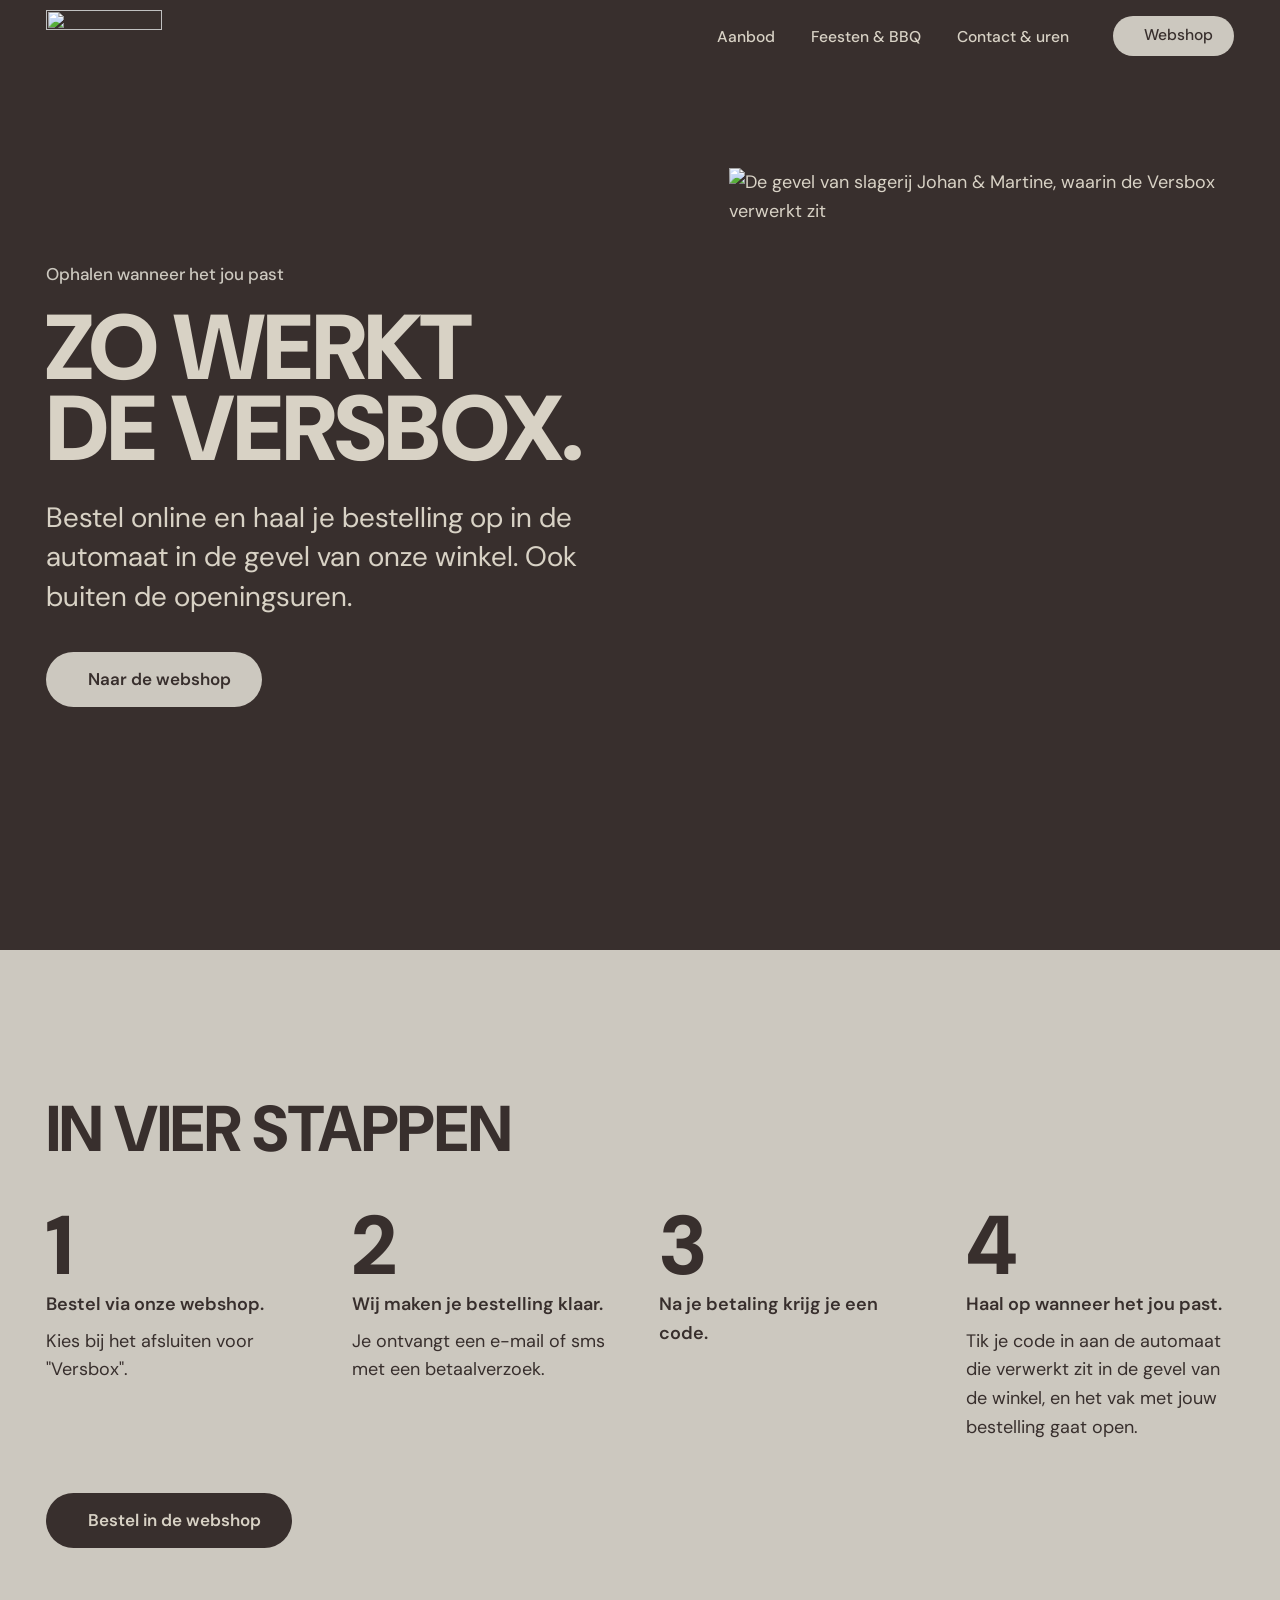
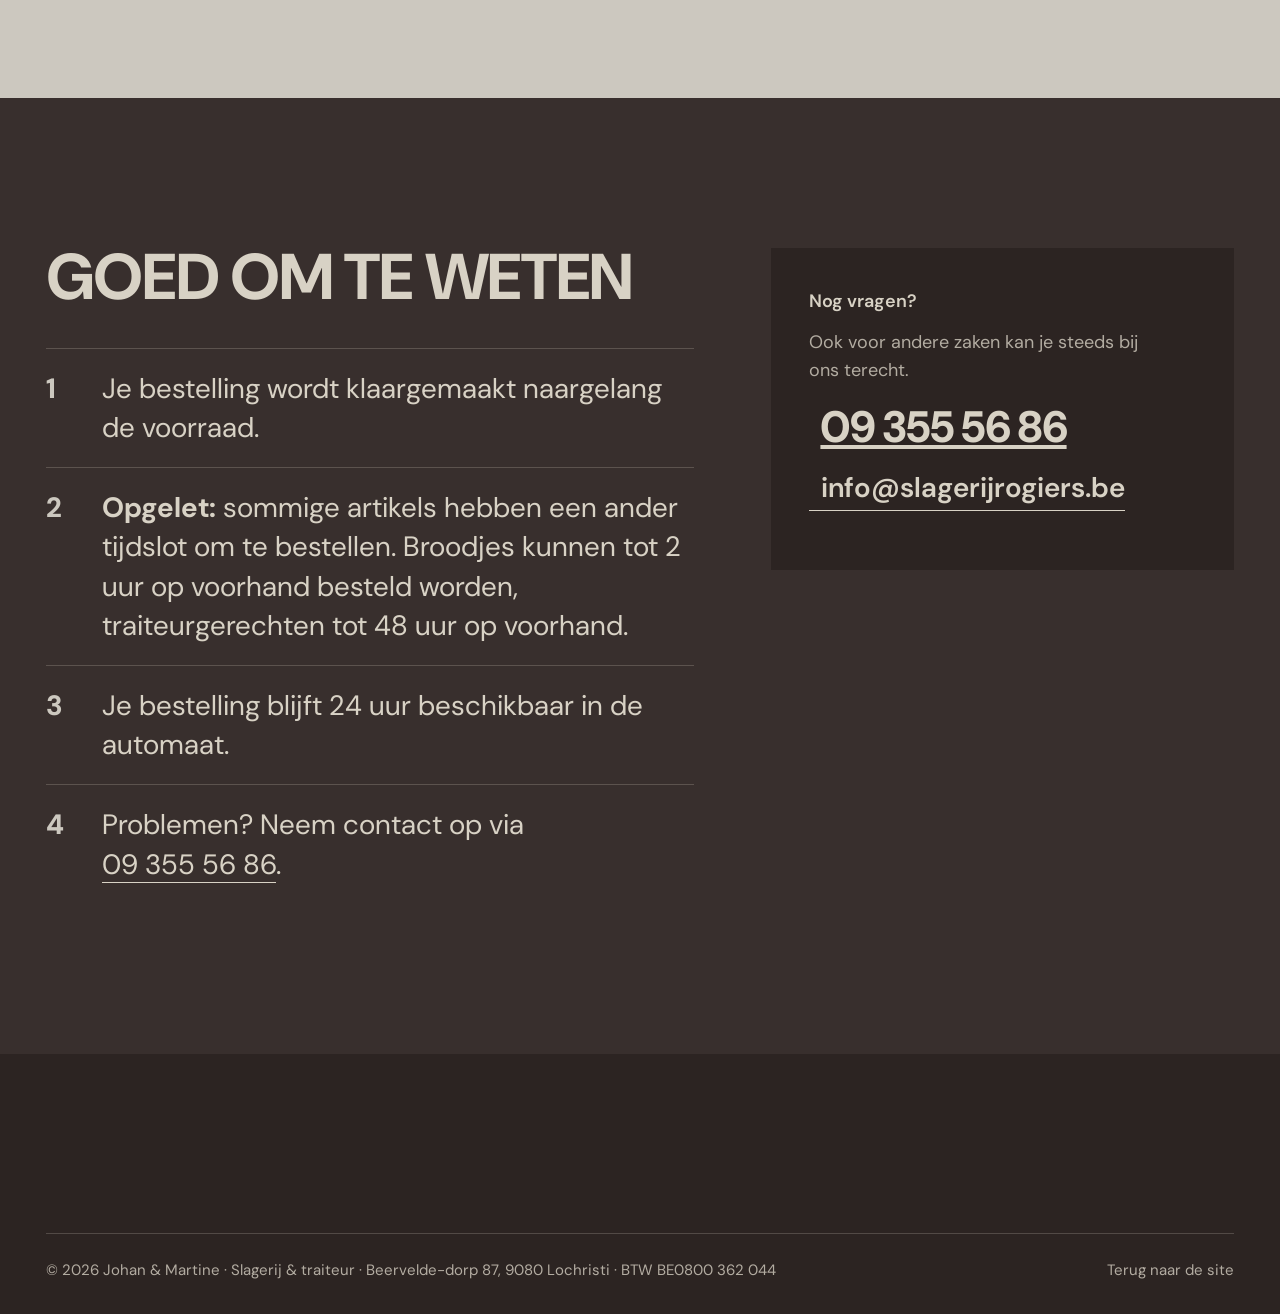
==== versbox.html @ b23e60ba "Feedback klant: nieuwe teksten, Versbox-pagina, kaart, Facebook en e-mail - Nieuwe teksten: familiez" ====
<!doctype html>
<html lang="nl-BE">
<head>
  <meta charset="utf-8">
  <meta name="viewport" content="width=device-width, initial-scale=1">
  <title>Zo werkt de Versbox | Johan &amp; Martine</title>
  <meta name="description" content="Bestel via de webshop en haal je bestelling op wanneer het jou past, in de Versbox in de gevel van slagerij Johan & Martine in Beervelde.">
  <meta name="theme-color" content="#382f2d">
  <link rel="icon" href="Assets/Branding/Logo-1.svg" type="image/svg+xml">

  <link rel="preconnect" href="https://fonts.googleapis.com">
  <link rel="preconnect" href="https://fonts.gstatic.com" crossorigin>
  <link href="https://fonts.googleapis.com/css2?family=DM+Sans:opsz,wght@9..40,300..900&display=swap" rel="stylesheet">
  <link rel="stylesheet" href="https://cdn.jsdelivr.net/npm/@phosphor-icons/web@2.1.1/src/light/style.css">

  <link rel="stylesheet" href="css/site.css">
  <script src="js/site.js" defer></script>
</head>
<body>

  <a class="overslaan" href="#inhoud">Naar de inhoud</a>

  <!-- ============ KOP ============ -->
  <header class="kop" data-kop>
    <div class="kop__binnen">
      <a class="kop__logo" href="index.html" aria-label="Johan &amp; Martine, naar de startpagina">
        <img src="Assets/Branding/Logo-Beige.svg" alt="" width="1488" height="674">
      </a>

      <nav class="kop__nav" id="menu" aria-label="Hoofdmenu">
        <ul>
          <li><a href="index.html#aanbod">Aanbod</a></li>
          <li><a href="index.html#bbq">Feesten &amp; BBQ</a></li>
          <li><a href="index.html#contact">Contact &amp; uren</a></li>
          <!-- WEBSHOP: webshop.html vervangen door de link naar de externe webshop -->
          <li class="kop__shop"><a class="knop knop--hesp" href="webshop.html" data-webshop><i class="ph-light ph-shopping-bag" aria-hidden="true"></i>Webshop</a></li>
          <li class="kop__tel"><a href="tel:+3293555686"><i class="ph-light ph-phone" aria-hidden="true"></i>09 355 56 86</a></li>
        </ul>
      </nav>

      <a class="kop__bel" href="tel:+3293555686" aria-label="Bel ons: 09 355 56 86"><i class="ph-light ph-phone" aria-hidden="true"></i></a>
      <button class="kop__menu" type="button" aria-expanded="false" aria-controls="menu"><span>Menu</span></button>
    </div>
  </header>

  <main id="inhoud">

    <!-- ============ INTRO ============ -->
    <section class="versbox__kop" aria-labelledby="versbox-titel">
      <div>
        <p class="hero__merk">Ophalen wanneer het jou past</p>
        <h1 class="versbox__titel" id="versbox-titel">Zo werkt de Versbox.</h1>
        <p class="hero__tekst">Bestel online en haal je bestelling op in de automaat in de gevel van onze winkel. Ook buiten de openingsuren.</p>
        <div class="hero__knoppen">
          <a class="knop knop--hesp knop--groot" href="webshop.html" data-webshop><i class="ph-light ph-shopping-bag" aria-hidden="true"></i>Naar de webshop</a>
        </div>
      </div>

      <!-- FOTO: vervangen door de foto van de Versbox (wordt nog aangeleverd) -->
      <figure class="versbox__foto">
        <img src="Assets/Images/winkel-gevel.jpg" alt="De gevel van slagerij Johan &amp; Martine, waarin de Versbox verwerkt zit" width="1600" height="1066">
      </figure>
    </section>

    <!-- ============ STAPPEN ============ -->
    <section class="versbox__stappen" aria-labelledby="stappen-titel">
      <h2 class="sectietitel" id="stappen-titel">In vier stappen</h2>

      <ol class="stappen">
        <li><strong>Bestel via onze webshop.</strong> Kies bij het afsluiten voor "Versbox".</li>
        <li><strong>Wij maken je bestelling klaar.</strong> Je ontvangt een e-mail of sms met een betaalverzoek.</li>
        <li><strong>Na je betaling krijg je een code.</strong></li>
        <li><strong>Haal op wanneer het jou past.</strong> Tik je code in aan de automaat die verwerkt zit in de gevel van de winkel, en het vak met jouw bestelling gaat open.</li>
      </ol>

      <div>
        <a class="knop knop--bruin knop--groot" href="webshop.html" data-webshop><i class="ph-light ph-shopping-bag" aria-hidden="true"></i>Bestel in de webshop</a>
      </div>
    </section>

    <!-- ============ GOED OM TE WETEN ============ -->
    <section class="versbox__info" aria-labelledby="info-titel">
      <div>
        <h2 class="sectietitel" id="info-titel">Goed om te weten</h2>
        <ol class="weetjes">
          <li><span>Je bestelling wordt klaargemaakt naargelang de voorraad.</span></li>
          <li><span><strong>Opgelet:</strong> sommige artikels hebben een ander tijdslot om te bestellen. Broodjes kunnen tot 2 uur op voorhand besteld worden, traiteurgerechten tot 48 uur op voorhand.</span></li>
          <li><span>Je bestelling blijft 24 uur beschikbaar in de automaat.</span></li>
          <li><span>Problemen? Neem contact op via <a href="tel:+3293555686">09 355 56 86</a>.</span></li>
        </ol>
      </div>

      <aside class="versbox__hulp" aria-labelledby="hulp-titel">
        <h2 id="hulp-titel">Nog vragen?</h2>
        <p>Ook voor andere zaken kan je steeds bij ons terecht.</p>
        <a class="aanvraag__tel" href="tel:+3293555686"><i class="ph-light ph-phone" aria-hidden="true"></i>09 355 56 86</a>
        <a class="aanvraag__mail" href="mailto:info@slagerijrogiers.be"><i class="ph-light ph-envelope-simple" aria-hidden="true"></i>info@slagerijrogiers.be</a>
      </aside>
    </section>

  </main>

  <!-- ============ VOET ============ -->
  <footer class="voet">
    <div class="voet__meta">
      <p>© <span data-jaar>2026</span> Johan &amp; Martine · Slagerij &amp; traiteur · Beervelde-dorp 87, 9080 Lochristi · BTW BE0800 362 044</p>
      <a href="index.html"><i class="ph-light ph-arrow-left" aria-hidden="true"></i> Terug naar de site</a>
    </div>
  </footer>

</body>
</html>
---- css/site.css ----
/* ==========================================================================
   JOHAN & MARTINE — SITE
   Donker merkbruin als ondergrond, beige inkt, één accent: grijsbeige.
   DM Sans, de letter van het merk: zwaar en in kapitalen voor titels,
   regulier voor lopende tekst. Het script-logo zorgt voor het contrast.

   Vormregel: foto's, tegels en vlakken zijn recht. Knoppen en de
   openingsstatus zijn pil-vormig. Niets daartussen.
   ========================================================================== */

:root {
  /* Kleur */
  --bruin: #382f2d;          /* merkbruin, hoofdvlak */
  --bruin-diep: #2c2422;     /* tweede vlak, voor ritme */
  --beige: #d8d2c5;          /* merkbeige, inkt */
  --beige-zacht: rgba(216, 210, 197, 0.78);
  --beige-lijn: rgba(216, 210, 197, 0.22);
  --hesp: #ccc8bf;           /* accent: grijzer beige */
  --hesp-diep: #b8b3a9;
  --licht: #f6f3ed;          /* hover: bijna wit */
  
  /* Type */
  --font: "DM Sans", system-ui, sans-serif;
  --t-body: clamp(1rem, 0.95rem + 0.25vw, 1.125rem);
  --t-groot: clamp(1.25rem, 1rem + 1vw, 1.75rem);
  --t-h3: clamp(1.625rem, 1.2rem + 1.8vw, 2.75rem);
  --t-h2: clamp(2rem, 1rem + 3.8vw, 4.5rem);
  --t-h1: clamp(2.35rem, 0.8rem + 6.2vw, 5.75rem);

  /* Ruimte */
  --rand: clamp(1rem, 0.3rem + 3.2vw, 3.5rem);
  --sectie: clamp(5rem, 3rem + 8vw, 10rem);
  --breedte: 1320px;

  /* Beweging */
  --uit: cubic-bezier(0.16, 1, 0.3, 1);   /* ease-out-expo-achtig */

  /* Lagen */
  --z-kop: 20;
  --z-menu: 30;
  --z-overslaan: 40;
}

/* ---------- Basis ---------- */
*, *::before, *::after { box-sizing: border-box; }
html { overflow-x: hidden; overflow-x: clip; -webkit-text-size-adjust: 100%; scroll-behavior: smooth; scroll-padding-top: 5rem; }
@media (prefers-reduced-motion: reduce) { html { scroll-behavior: auto; } }

body {
  margin: 0;
  background: var(--bruin);
  color: var(--beige);
  font-family: var(--font);
  font-size: var(--t-body);
  font-weight: 400;
  line-height: 1.6;
  -webkit-font-smoothing: antialiased;
  overflow-x: clip;
}

img { display: block; max-width: 100%; height: auto; }
a { color: inherit; }
p { margin: 0; text-wrap: pretty; }
h1, h2, h3 { margin: 0; text-wrap: balance; }
ul, ol, dl, dd { margin: 0; padding: 0; }
ul, ol { list-style: none; }
figure { margin: 0; }

:focus-visible { outline: 2px solid var(--hesp); outline-offset: 3px; }

.overslaan {
  position: fixed; left: 1rem; top: -4rem; z-index: var(--z-overslaan);
  background: var(--hesp); color: var(--bruin); padding: 0.75rem 1.25rem;
  border-radius: 999px; font-weight: 600; text-decoration: none;
}
.overslaan:focus { top: 1rem; }

/* Titels: zwaar, kapitalen, krap gezet. Het uithangbord. */
.hero__titel, .sectietitel, .familie__titel, .feest__titel, .klassiekers__titel,
.tegel h3, .band, .stappen li::before, .bezoek__status {
  font-weight: 800;
  text-transform: uppercase;
  letter-spacing: -0.02em;
  line-height: 0.92;
}

.sectietitel { font-size: var(--t-h2); }

/* ---------- Knoppen ---------- */
.knop {
  display: inline-flex; align-items: center; gap: 0.6em;
  padding: 0.8em 1.4em;
  border: 1.5px solid transparent;
  border-radius: 999px;
  font: inherit; font-size: 1rem; font-weight: 600; line-height: 1;
  white-space: nowrap; text-decoration: none; cursor: pointer;
  transition: background-color 0.25s var(--uit), color 0.25s var(--uit), transform 0.15s var(--uit), border-color 0.25s var(--uit);
}
.knop:active { transform: scale(0.97); }
.knop i { font-size: 1.2em; }
.knop--groot { padding: 1.05em 1.8em; font-size: 1.0625rem; }
.knop--hesp { background: var(--hesp); color: var(--bruin); }
.knop--hesp:hover { background: var(--licht); }
.knop--lijn { border-color: var(--beige); color: var(--beige); }
.knop--lijn:hover { background: var(--beige); color: var(--bruin); }
.knop--bruin { background: var(--bruin); color: var(--beige); }
.knop--bruin:hover { background: var(--bruin-diep); }

/* ---------- Kop ---------- */
.kop {
  position: fixed; inset: 0 0 auto; z-index: var(--z-kop);
  transition: background-color 0.4s var(--uit), box-shadow 0.4s var(--uit);
}
.kop.is-los {
  background: rgba(44, 36, 34, 0.92);
  box-shadow: 0 1px 0 var(--beige-lijn);
  -webkit-backdrop-filter: blur(12px); backdrop-filter: blur(12px);
}
.kop__binnen {
  display: flex; align-items: center; gap: 2rem;
  height: 4.5rem; padding-inline: var(--rand);
  max-width: calc(var(--breedte) + 2 * var(--rand)); margin-inline: auto;
}
.kop__logo { flex: none; }
.kop__logo img { width: 7.25rem; }

.kop__nav { margin-left: auto; }
.kop__nav ul { display: flex; align-items: center; gap: 2.25rem; }
.kop__nav a {
  font-size: 0.975rem; font-weight: 500; text-decoration: none; white-space: nowrap;
  background: linear-gradient(currentColor, currentColor) 0 100% / 0 1.5px no-repeat;
  padding-block: 0.3rem;
  transition: background-size 0.35s var(--uit);
}
.kop__nav a:hover { background-size: 100% 1.5px; }
.kop__shop { margin-left: 0.5rem; }
.kop__nav .knop {
  padding: 0.75em 1.3em; font-size: 0.975rem;
  background: var(--hesp); color: var(--bruin);
  transition: background-color 0.25s var(--uit);
}
.kop__nav .knop:hover { background: var(--licht); }
.kop__tel { display: none; }

.kop__bel {
  display: none; flex: none;
  width: 2.9rem; height: 2.9rem; border-radius: 999px;
  align-items: center; justify-content: center;
  background: var(--hesp); color: var(--bruin); font-size: 1.35rem;
}
.kop__menu {
  display: none;
  background: none; border: 1.5px solid var(--beige); color: var(--beige);
  border-radius: 999px; padding: 0.6rem 1.1rem; font: inherit; font-weight: 600; cursor: pointer;
}

@media (max-width: 860px) {
  .kop__binnen { gap: 0.6rem; }
  .kop__bel { display: inline-flex; margin-left: auto; }
  .kop__menu { display: block; }
  .kop__nav {
    position: fixed; inset: 0; z-index: -1;
    display: flex; align-items: flex-end;
    padding: 6rem var(--rand) 3rem;
    background: var(--bruin-diep);
    clip-path: inset(0 0 100% 0);
    transition: clip-path 0.6s var(--uit);
    visibility: hidden;
  }
  .kop__nav.is-open { clip-path: inset(0); visibility: visible; }
  .kop__nav ul { flex-direction: column; align-items: flex-start; gap: 0.25rem; }
  .kop__nav a {
    font-size: clamp(2rem, 9vw, 3rem); font-weight: 800; letter-spacing: -0.02em;
    text-transform: uppercase; line-height: 1.05;
  }
  .kop__shop { margin: 1.75rem 0 0; }
  .kop__nav .knop { font-size: 1.125rem; letter-spacing: 0; text-transform: none; padding: 1em 1.6em; }
  .kop__tel { display: block; margin-top: 1.25rem; }
  .kop__nav .kop__tel a {
    display: inline-flex; align-items: center; gap: 0.5rem;
    font-size: 1.125rem; font-weight: 500; letter-spacing: 0; text-transform: none;
  }
}

/* ---------- Hero ---------- */
.hero {
  position: relative; isolation: isolate;
  min-height: 100svh; min-height: 100dvh;
  display: grid; align-items: end;
  padding: 7rem var(--rand) clamp(2.5rem, 6vh, 5rem);
  overflow: hidden;
}
.hero__beeld { position: absolute; inset: 0; z-index: -1; }
.hero__beeld img {
  width: 100%; height: 100%; object-fit: cover; object-position: 55% 60%;
  animation: hero-beeld 2.4s var(--uit) both;
}
.hero__beeld::after {
  content: ""; position: absolute; inset: 0;
  background:
    linear-gradient(to top, rgba(40, 32, 30, 0.96) 0%, rgba(40, 32, 30, 0.55) 38%, rgba(40, 32, 30, 0) 65%),
    linear-gradient(to right, rgba(40, 32, 30, 0.7) 0%, rgba(40, 32, 30, 0) 60%),
    linear-gradient(to bottom, rgba(40, 32, 30, 0.6) 0%, rgba(40, 32, 30, 0) 22%);
}
.hero__inhoud {
  width: 100%; max-width: var(--breedte); margin-inline: auto;
}
.hero__merk {
  color: var(--hesp); font-weight: 500; font-size: 1.0625rem; margin-bottom: 1.25rem;
  animation: omhoog 1s var(--uit) 0.2s both;
}
.hero__titel { font-size: var(--t-h1); font-weight: 900; line-height: 0.88; }
.regel { display: block; overflow: hidden; padding-bottom: 0.04em; }
.regel > span { display: block; animation: regel 1.1s var(--uit) both; }
.regel:nth-child(1) > span { animation-delay: 0.3s; }
.regel:nth-child(2) > span { animation-delay: 0.42s; }

.hero__tekst {
  max-width: 34rem; margin-top: 1.75rem;
  font-size: var(--t-groot); line-height: 1.4; color: var(--beige);
  animation: omhoog 1s var(--uit) 0.65s both;
}
.hero__knoppen {
  display: flex; flex-wrap: wrap; gap: 0.75rem; margin-top: 2.25rem;
  animation: omhoog 1s var(--uit) 0.8s both;
}

@keyframes hero-beeld { from { transform: scale(1.12); filter: brightness(0.6); } }
@keyframes regel { from { transform: translateY(105%); } }
@keyframes omhoog { from { opacity: 0; transform: translateY(1.25rem); } }

/* ---------- Familie ---------- */
.familie { padding: var(--sectie) var(--rand); }
.familie__raster {
  max-width: var(--breedte); margin-inline: auto;
  display: grid; grid-template-columns: repeat(12, minmax(0, 1fr));
  column-gap: clamp(1rem, 2vw, 2rem);
}
.familie__titel {
  grid-column: 1 / 8; grid-row: 1;
  font-size: var(--t-h2); align-self: end;
}
.familie__foto { grid-column: 8 / 13; grid-row: 1 / 3; }
.familie__foto img { width: 100%; aspect-ratio: 4 / 5; object-fit: cover; object-position: 50% 60%; }
.familie__tekst {
  grid-column: 1 / 7; grid-row: 2; margin-top: 3rem;
  display: grid; gap: 1.25rem; max-width: 36rem; color: var(--beige-zacht);
}
.familie__tekst .groot { font-size: var(--t-groot); line-height: 1.4; color: var(--beige); }
.familie__tekst h3 {
  margin-top: 1.5rem; color: var(--hesp);
  font-size: clamp(1.25rem, 1rem + 1vw, 1.75rem); font-weight: 800;
  text-transform: uppercase; letter-spacing: -0.01em; line-height: 1;
}
.familie__tekst strong { color: var(--beige); font-weight: 700; }
.familie__detail {
  grid-column: 7 / 11; grid-row: 3;
  margin-top: clamp(-9rem, -8vw, -3rem);
  position: relative; z-index: 1;
  border: clamp(6px, 0.8vw, 12px) solid var(--bruin);
}
.familie__detail img { width: 100%; aspect-ratio: 3 / 2; object-fit: cover; }

@media (max-width: 860px) {
  .familie__raster { display: flex; flex-direction: column; }
  .familie__foto { margin-top: 2.5rem; }
  .familie__tekst { margin-top: 2.5rem; }
  .familie__detail { margin: -3rem 0 0 18%; }
  .familie__foto { order: 3; }
  .familie__detail { order: 4; }
}

/* ---------- Aanbod ---------- */
.aanbod {
  padding: var(--sectie) var(--rand);
  background: var(--bruin-diep);
}
.aanbod > .sectietitel { max-width: var(--breedte); margin: 0 auto clamp(2.5rem, 5vw, 4.5rem); }
.aanbod__raster {
  max-width: var(--breedte); margin-inline: auto;
  display: grid; gap: clamp(0.75rem, 1.2vw, 1.25rem);
  grid-template-columns: 7fr 5fr;
  grid-template-rows: minmax(22rem, auto) minmax(20rem, auto);
}
.tegel {
  position: relative; isolation: isolate; overflow: hidden;
  display: flex; align-items: flex-end;
  padding: clamp(1.5rem, 3vw, 2.75rem);
  text-decoration: none;
}
.tegel > img {
  position: absolute; inset: 0; z-index: -1;
  width: 100%; height: 100%; object-fit: cover;
  transition: transform 1.2s var(--uit);
}
.tegel > img + .tegel__tekst::before {
  content: ""; position: absolute; inset: 0; z-index: -1;
  background: linear-gradient(to top, rgba(40, 32, 30, 0.95) 0%, rgba(40, 32, 30, 0.5) 45%, rgba(40, 32, 30, 0) 75%);
}
.tegel:hover > img { transform: scale(1.04); }
.tegel h3 { font-size: var(--t-h3); margin-bottom: 0.75rem; }
.tegel p { max-width: 32rem; }
.tegel p + p { margin-top: 0.75rem; }

.tegel--vlees { grid-row: 1 / 3; min-height: 38rem; }
.tegel--vlees > img { object-position: 50% 30%; }
.tegel--gerechten > img { object-position: 50% 70%; }

.tegel--feest {
  background: var(--beige); color: var(--bruin);
  transition: background-color 0.35s var(--uit);
}
.tegel--feest:hover { background: var(--licht); }
.tegel__pijl {
  display: inline-flex; align-items: center; gap: 0.4em;
  margin-top: 1.5rem; font-weight: 600;
  border-bottom: 1.5px solid currentColor; padding-bottom: 0.2rem;
}
.tegel__pijl i { transition: transform 0.35s var(--uit); }
.tegel--feest:hover .tegel__pijl i { transform: translate(3px, 3px); }

.woorden { display: flex; flex-wrap: wrap; gap: 0.5rem; margin-top: 1.5rem; }
.woorden li {
  padding: 0.35rem 0.8rem; border: 1px solid var(--beige-lijn); border-radius: 999px;
  font-size: 0.875rem;
}

@media (max-width: 860px) {
  .aanbod__raster { grid-template-columns: 1fr; grid-template-rows: none; }
  .tegel--vlees { grid-row: auto; min-height: 34rem; }
  .tegel--gerechten { min-height: 26rem; }
}

/* ---------- Klassiekers (band) ---------- */
.klassiekers { padding-block: var(--sectie); overflow: hidden; }
.klassiekers__kop {
  max-width: var(--breedte); margin: 0 auto clamp(2.5rem, 4vw, 3.5rem);
  padding-inline: var(--rand);
  display: grid; gap: 1rem;
}
.klassiekers__titel { font-size: var(--t-h3); color: var(--hesp); }
.klassiekers__kop p { max-width: 36rem; color: var(--beige-zacht); }

.band {
  display: flex; width: max-content;
  font-size: clamp(2.75rem, 1.5rem + 5.5vw, 6.5rem);
  line-height: 1;
}
.band__rij { display: flex; flex: none; }
.band__rij li { padding-right: 0.45em; white-space: nowrap; }
.band__rij li:nth-child(even) { color: transparent; -webkit-text-stroke: 1.5px var(--beige); }

@media (prefers-reduced-motion: no-preference) {
  .band__rij { animation: band 55s linear infinite; }
  .band:hover .band__rij { animation-play-state: paused; }
}
@keyframes band { to { transform: translateX(-100%); } }

@media (prefers-reduced-motion: reduce) {
  .band { width: auto; flex-wrap: wrap; padding-inline: var(--rand); font-size: clamp(2rem, 1rem + 4vw, 4rem); }
  .band__rij { flex-wrap: wrap; }
  .band__rij[aria-hidden] { display: none; }
}

/* ---------- Feesten & BBQ ---------- */
.feest {
  background: var(--hesp); color: var(--bruin);
  display: grid; grid-template-columns: 5fr 7fr;
  column-gap: clamp(2rem, 5vw, 6rem);
}
.feest__beeld {
  grid-column: 1; grid-row: 1 / 3; align-self: start;
  position: sticky; top: 0; height: 100vh; height: 100dvh;
}
.feest__beeld img { position: absolute; inset: 0; width: 100%; height: 100%; object-fit: cover; object-position: 60% 50%; }
.feest__inhoud { grid-column: 2; padding: var(--sectie) var(--rand) 0 0; max-width: 46rem; }
.feest__titel { font-size: var(--t-h2); }
.feest__intro { margin-top: 1.75rem; font-size: var(--t-groot); line-height: 1.4; max-width: 34rem; }
.feest__tekst { display: grid; gap: 1rem; margin-top: 1.25rem; max-width: 34rem; }
.feest__groet { font-weight: 600; }
.feest__knoppen { display: flex; flex-wrap: wrap; gap: 0.75rem; margin-top: 2rem; }
.feest .knop--lijn { border-color: var(--bruin); color: var(--bruin); }
.feest .knop--lijn:hover { background: var(--bruin); color: var(--beige); }
.feest__vieren {
  margin-top: clamp(4rem, 7vw, 6rem);
  padding-top: clamp(2.5rem, 4vw, 3.5rem);
  border-top: 1.5px solid var(--bruin);
}

.stappen { counter-reset: stap; margin-top: clamp(2.5rem, 4vw, 3.5rem); display: grid; gap: 1.75rem; }
.stappen li {
  counter-increment: stap;
  display: grid; grid-template-columns: 3.5rem 1fr; column-gap: 1rem;
  max-width: 34rem;
}
.stappen li::before {
  content: counter(stap);
  grid-row: 1 / 3; font-size: 3.5rem; line-height: 0.85;
}
.stappen strong { display: block; font-weight: 600; font-size: 1.125rem; }

.aanvraag {
  grid-column: 2;
  margin: clamp(3rem, 5vw, 4.5rem) var(--rand) var(--sectie) 0;
  max-width: 46rem;
  padding-top: clamp(2rem, 3vw, 2.75rem);
  border-top: 1.5px solid var(--bruin);
}
.aanvraag__titel {
  font-weight: 800; text-transform: uppercase; letter-spacing: -0.02em;
  font-size: 2rem; line-height: 1;
}
.aanvraag__tel {
  display: inline-flex; align-items: center; gap: 0.25em;
  margin: 1.25rem 0 1rem;
  font-size: var(--t-h2); font-weight: 800; line-height: 1; letter-spacing: -0.03em;
  white-space: nowrap;
  padding-bottom: 0.1em;
  transition: opacity 0.2s var(--uit);
}
.aanvraag__tel i { font-size: 0.8em; }
.aanvraag__tel:hover { opacity: 0.7; }
.aanvraag__mail {
  display: inline-flex; align-items: center; gap: 0.4em; margin-bottom: 1.25rem;
  font-size: var(--t-groot); font-weight: 600; text-decoration: none;
  border-bottom: 1.5px solid currentColor; overflow-wrap: anywhere;
}
.aanvraag__mail:hover { opacity: 0.7; }
.aanvraag__tel + .aanvraag__mail { display: flex; width: fit-content; max-width: 100%; }
.aanvraag p { font-size: var(--t-groot); line-height: 1.4; max-width: 34rem; }
.feest :focus-visible { outline-color: var(--bruin); }

@media (max-width: 960px) {
  .feest { grid-template-columns: 1fr; }
  .feest__beeld { grid-row: auto; position: relative; height: auto; aspect-ratio: 3 / 2; }
  .feest__inhoud { grid-column: 1; padding: clamp(3.5rem, 10vw, 5rem) var(--rand) 0; }
  .aanvraag { grid-column: 1; margin-inline: var(--rand); }
}

/* ---------- Versbox (blok op de startpagina) ---------- */
.versbox-blok { background: var(--bruin-diep); padding: var(--sectie) var(--rand); }
.versbox-blok__raster {
  max-width: var(--breedte); margin-inline: auto;
  display: grid; grid-template-columns: 7fr 5fr; gap: clamp(3rem, 6vw, 6rem); align-items: center;
}
.versbox-blok__merk { color: var(--hesp); font-weight: 500; font-size: 1.0625rem; margin-bottom: 1.25rem; }
.versbox-blok__tekst { max-width: 34rem; margin: 1.75rem 0 2.25rem; font-size: var(--t-groot); line-height: 1.4; }
.versbox-blok__stappen { counter-reset: vb; display: grid; }
.versbox-blok__stappen li {
  counter-increment: vb;
  display: grid; grid-template-columns: 3rem 1fr; gap: 1rem; align-items: baseline;
  padding: 1.1rem 0; border-top: 1px solid var(--beige-lijn); color: var(--beige-zacht);
}
.versbox-blok__stappen li:last-child { border-bottom: 1px solid var(--beige-lijn); }
.versbox-blok__stappen li::before {
  content: counter(vb); color: var(--beige);
  font-size: 2rem; font-weight: 800; line-height: 1;
}
@media (max-width: 860px) {
  .versbox-blok__raster { grid-template-columns: 1fr; }
}

/* ---------- Bezoek ---------- */
.bezoek {
  position: relative; overflow: hidden;
  padding: var(--sectie) var(--rand);
}
.bezoek__raster {
  position: relative; z-index: 1;
  max-width: var(--breedte); margin-inline: auto;
  display: grid; grid-template-columns: 7fr 5fr; gap: clamp(3rem, 6vw, 6rem);
  padding-right: clamp(0rem, 12vw - 4rem, 12rem);
}
.bezoek__status { font-size: var(--t-h3); color: var(--hesp); margin-top: 1.5rem; }
.gegevens { display: grid; gap: 1rem; margin: 2.5rem 0 2.75rem; }
.gegevens li { display: flex; gap: 0.9rem; align-items: flex-start; font-size: var(--t-groot); line-height: 1.3; }
.gegevens i { font-size: 1.5rem; color: var(--hesp); margin-top: 0.1rem; }
.gegevens a { text-decoration: none; background: linear-gradient(currentColor, currentColor) 0 100% / 100% 1px no-repeat; }
.gegevens a:hover { color: var(--licht); }

.bezoek__knoppen { display: flex; flex-wrap: wrap; gap: 0.75rem; }
.bezoek__kaart { margin-top: clamp(2rem, 4vw, 3rem); background: var(--bruin-diep); }
.bezoek__kaart iframe {
  display: block; width: 100%; aspect-ratio: 16 / 10; border: 0;
  filter: grayscale(0.35) contrast(1.05);
}
.bezoek__rechts { align-self: start; }
.bezoek__gevel img { width: 100%; aspect-ratio: 3 / 2; object-fit: cover; }
.bezoek__uren {
  position: relative;
  margin: clamp(-5rem, -5vw, -2rem) 0 0 clamp(1.5rem, 5vw, 3.5rem);
  background: var(--bruin-diep);
  padding: clamp(1.75rem, 3vw, 2.5rem);
}
.bezoek__uren h3 { font-size: 1.125rem; font-weight: 600; margin-bottom: 1.25rem; }
.uren { display: grid; gap: 0.2rem; }
.uren > div {
  display: flex; justify-content: space-between; gap: 1rem;
  padding: 0.55rem 0.9rem; margin-inline: -0.9rem;
  font-variant-numeric: tabular-nums;
}
.uren dd { color: var(--beige-zacht); }
.uren .is-dicht dd { font-style: italic; }
.uren .is-vandaag { background: var(--hesp); color: var(--bruin); font-weight: 600; border-radius: 999px; }
.uren .is-vandaag dd { color: var(--bruin); }

.koe {
  position: absolute; right: 0; bottom: 0;
  width: clamp(7rem, 15vw, 15rem); aspect-ratio: 119.1 / 190.2;
  background: var(--beige);
  -webkit-mask: url("../Assets/Illustraties/koe-gravure.svg") right bottom / contain no-repeat;
          mask: url("../Assets/Illustraties/koe-gravure.svg") right bottom / contain no-repeat;
  pointer-events: none;
}

@media (max-width: 860px) {
  .bezoek__raster { grid-template-columns: 1fr; padding-right: 0; }
  .bezoek { padding-bottom: clamp(14rem, 50vw, 18rem); }
}

/* ---------- Voet ---------- */
.voet {
  background: var(--bruin-diep);
  padding: clamp(4rem, 8vw, 7rem) var(--rand) 2rem;
}
.voet__raster {
  max-width: var(--breedte); margin: 0 auto;
  display: grid; grid-template-columns: minmax(12rem, 1fr) repeat(4, auto); gap: 2.5rem clamp(2rem, 4vw, 4rem);
}
.voet__blok { display: flex; flex-direction: column; align-items: flex-start; gap: 0.5rem; }
.voet__blok h2 {
  font-size: 0.8125rem; font-weight: 600; text-transform: uppercase; letter-spacing: 0.08em;
  color: var(--hesp); margin-bottom: 0.5rem;
}
.voet__blok a { text-decoration: none; transition: color 0.2s var(--uit); }
.voet__blok a:hover { color: var(--licht); }
.voet__tel { font-size: var(--t-groot); font-weight: 800; letter-spacing: -0.02em; }
.voet__uren { display: grid; grid-template-columns: auto auto; gap: 0.35rem 1.5rem; white-space: nowrap; }
.voet__uren div { display: contents; }
.voet__uren dt { color: var(--beige-zacht); }
.voet__uren .is-dicht dd { color: var(--beige-zacht); }
.voet__blok a[href^="mailto"] { overflow-wrap: anywhere; }
.voet__mail { font-size: 1.125rem; font-weight: 600; }
.voet__fb { display: inline-flex; align-items: center; gap: 0.4em; }
.voet__fb i { font-size: 1.25em; }
.voet__merk { display: grid; gap: 1.25rem; align-content: start; }
.voet__logo { width: clamp(9rem, 12vw, 12rem); }
.voet__merk p { max-width: 17rem; color: var(--beige-zacht); }
.voet__meta {
  max-width: var(--breedte); margin: clamp(3rem, 6vw, 5rem) auto 0;
  display: flex; flex-wrap: wrap; justify-content: space-between; gap: 0.75rem 2rem;
  padding-top: 1.5rem; border-top: 1px solid var(--beige-lijn);
  font-size: 0.9375rem; color: var(--beige-zacht);
}
.voet__meta a { text-decoration: none; display: inline-flex; align-items: center; gap: 0.35em; }
.voet__meta a:hover { color: var(--licht); }

@media (max-width: 1200px) {
  .voet__raster { grid-template-columns: repeat(4, auto); justify-content: space-between; }
  .voet__merk { grid-column: 1 / -1; }
}
@media (max-width: 760px) {
  .voet__raster { grid-template-columns: 1fr 1fr; }
}
@media (max-width: 520px) {
  .voet__raster { grid-template-columns: 1fr; }
}

/* ---------- Onthullen bij scrollen ----------
   Enkel waar de browser scroll-gestuurde animatie kent. Zonder: alles
   staat er gewoon. Foto's schuiven open, titels komen omhoog. */
@supports (animation-timeline: view()) {
  @media (prefers-reduced-motion: no-preference) {
    .familie__foto img, .familie__detail img, .feest__beeld img, .bezoek__gevel img {
      animation: open-foto linear both;
      animation-timeline: view();
      animation-range: entry 5% cover 35%;
    }
    .familie__titel, .aanbod > .sectietitel, .feest__titel, .bezoek .sectietitel {
      animation: titel linear both;
      animation-timeline: view();
      animation-range: entry 10% cover 30%;
    }
    .tegel {
      animation: tegel linear both;
      animation-timeline: view();
      animation-range: entry 0% cover 25%;
    }
    .hero__inhoud {
      animation: hero-weg linear both;
      animation-timeline: scroll(root);
      animation-range: 0 90vh;
    }
    .koe {
      animation: koe linear both;
      animation-timeline: view();
      animation-range: entry 0% cover 60%;
    }
  }
}
@keyframes open-foto { from { clip-path: inset(18% 0 0 0); transform: scale(1.08); } }
@keyframes titel { from { opacity: 0; transform: translateY(2.5rem); } }
@keyframes tegel { from { opacity: 0.3; transform: translateY(3rem); } }
@keyframes hero-weg { to { opacity: 0; transform: translateY(-4rem); } }
@keyframes koe { from { transform: translateX(40%); } }

@media (prefers-reduced-motion: reduce) {
  .hero__beeld img, .regel > span, .hero__merk, .hero__tekst, .hero__knoppen { animation: none; }
}

/* ---------- Webshop: binnenkort ---------- */
.binnenkort {
  min-height: 100vh; min-height: 100svh;
  display: flex; flex-direction: column; align-items: center; justify-content: center;
  gap: 1.5rem; padding: var(--sectie) var(--rand); text-align: center;
}
.binnenkort__logo { width: clamp(9rem, 6rem + 10vw, 14rem); margin-bottom: 1rem; }
.binnenkort__titel {
  font-size: var(--t-h1); font-weight: 800; text-transform: uppercase;
  letter-spacing: -0.02em; line-height: 0.92;
}
.binnenkort p { max-width: 32rem; color: var(--beige-zacht); font-size: var(--t-groot); }
.binnenkort__knoppen { display: flex; flex-wrap: wrap; justify-content: center; gap: 0.75rem; margin-top: 0.5rem; }

/* ---------- Versbox ---------- */
.versbox__kop {
  max-width: var(--breedte); margin-inline: auto;
  padding: calc(4.5rem + clamp(3rem, 8vw, 6rem)) var(--rand) var(--sectie);
  display: grid; grid-template-columns: 6fr 5fr; gap: clamp(2.5rem, 6vw, 6rem); align-items: center;
  box-sizing: content-box;
}
.versbox__kop > *, .versbox__info > * { min-width: 0; }
.versbox__titel { font-size: var(--t-h1); font-weight: 900; text-transform: uppercase; letter-spacing: -0.02em; line-height: 0.88; }
.versbox__kop .hero__tekst { animation: none; }
.versbox__foto img { width: 100%; aspect-ratio: 4 / 5; object-fit: cover; }

.versbox__stappen { background: var(--hesp); color: var(--bruin); padding: var(--sectie) var(--rand); }
.versbox__stappen > * { max-width: var(--breedte); margin-inline: auto; }
.versbox__stappen .stappen { grid-template-columns: repeat(auto-fit, minmax(15rem, 1fr)); gap: 2.5rem clamp(1.5rem, 3vw, 3rem); }
.versbox__stappen .stappen li { grid-template-columns: 1fr; align-content: start; row-gap: 0.5rem; }
.versbox__stappen .stappen li::before { grid-row: auto; font-size: clamp(3.5rem, 2rem + 4vw, 5.5rem); }
.versbox__stappen .knop { margin-top: clamp(2.5rem, 4vw, 3.5rem); }
.versbox__stappen :focus-visible { outline-color: var(--bruin); }

.versbox__info {
  max-width: var(--breedte); margin-inline: auto; box-sizing: content-box;
  padding: var(--sectie) var(--rand);
  display: grid; grid-template-columns: 7fr 5fr; gap: clamp(3rem, 6vw, 6rem); align-items: start;
}
.weetjes { counter-reset: weetje; display: grid; margin-top: 2.5rem; }
.weetjes li {
  counter-increment: weetje;
  display: grid; grid-template-columns: 2.5rem 1fr; gap: 1rem;
  padding: 1.25rem 0; border-top: 1px solid var(--beige-lijn);
  font-size: var(--t-groot); line-height: 1.4;
}
.weetjes li::before { content: counter(weetje); font-weight: 800; color: var(--hesp); }
.weetjes strong { font-weight: 700; }
.weetjes a { text-decoration: none; background: linear-gradient(currentColor, currentColor) 0 100% / 100% 1px no-repeat; white-space: nowrap; }

.versbox__hulp { background: var(--bruin-diep); padding: clamp(1.75rem, 3vw, 2.5rem); }
.versbox__hulp h2 { font-size: 1.125rem; font-weight: 600; }
.versbox__hulp p { margin-top: 0.75rem; color: var(--beige-zacht); }
.versbox__hulp .aanvraag__tel { font-size: clamp(2rem, 1.5rem + 2vw, 2.75rem); margin: 1.25rem 0 0.75rem; }

@media (max-width: 860px) {
  .versbox__kop, .versbox__info { grid-template-columns: 1fr; }
}
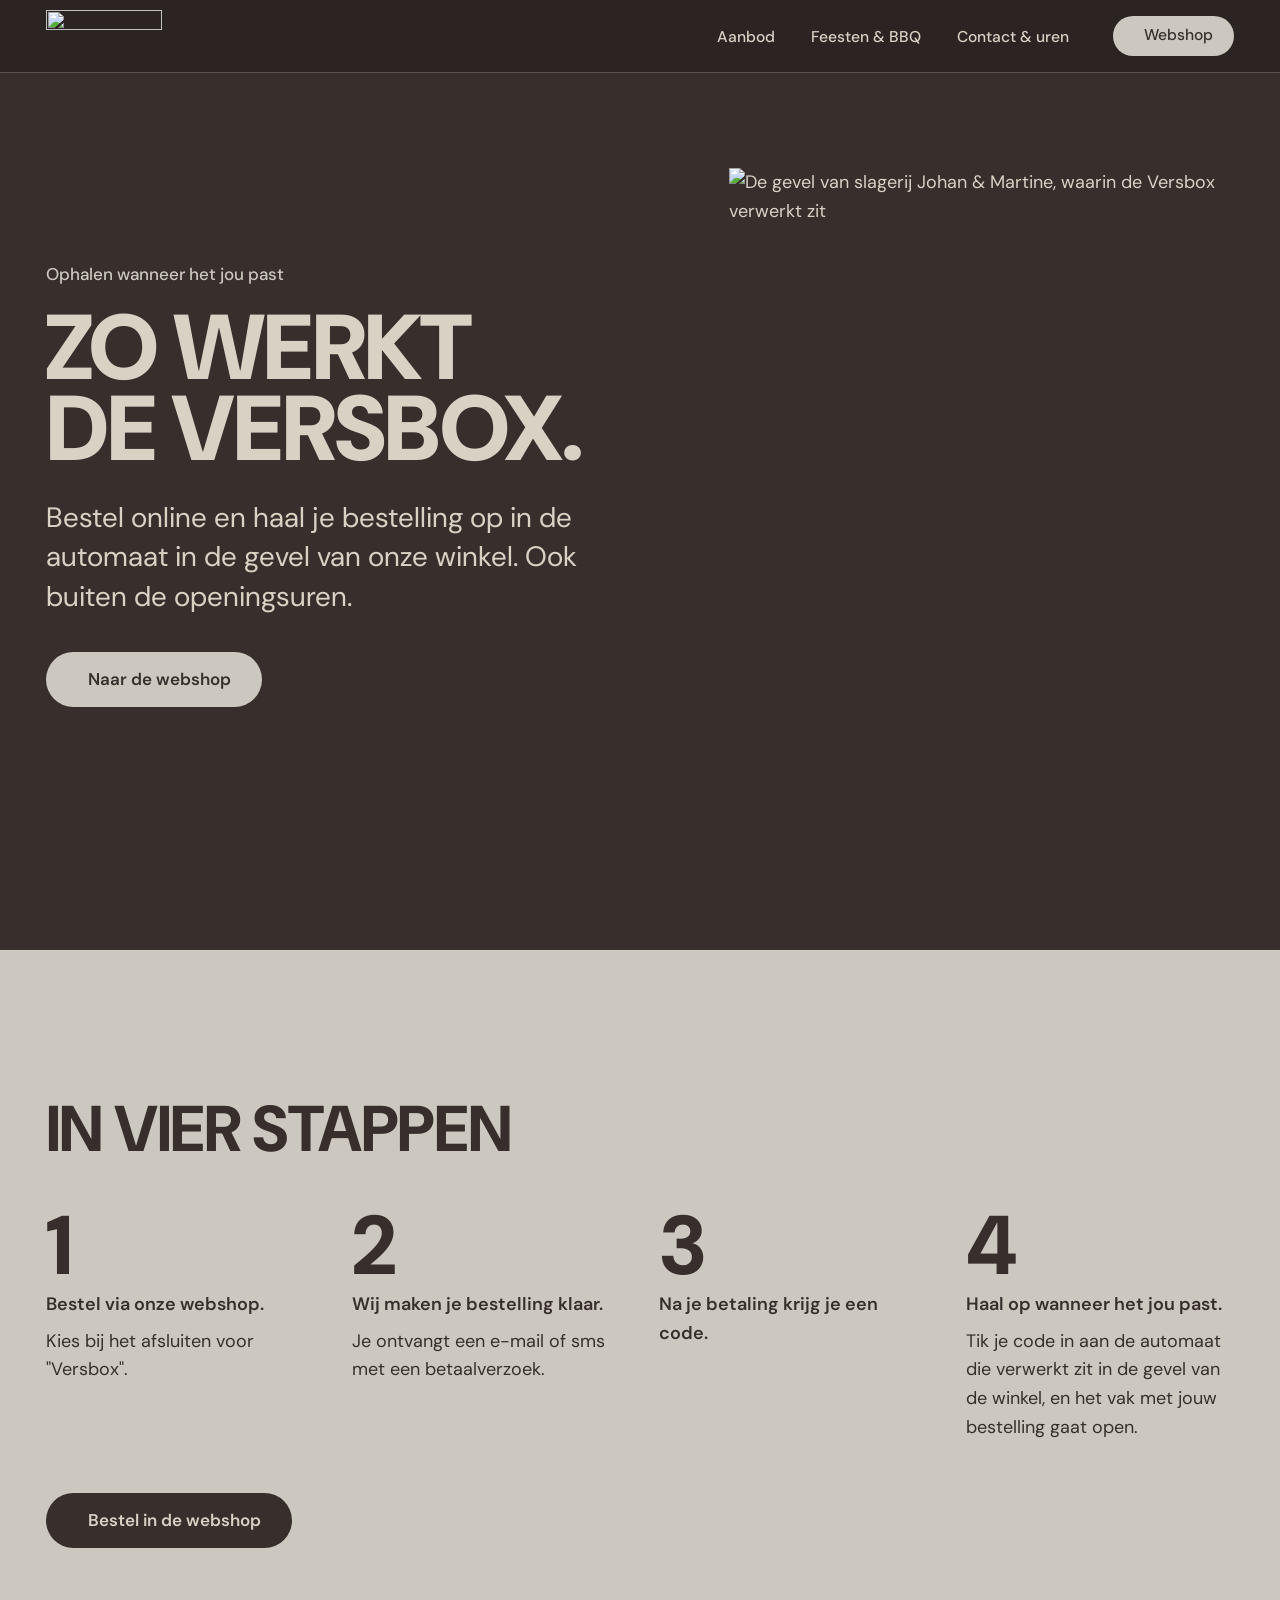
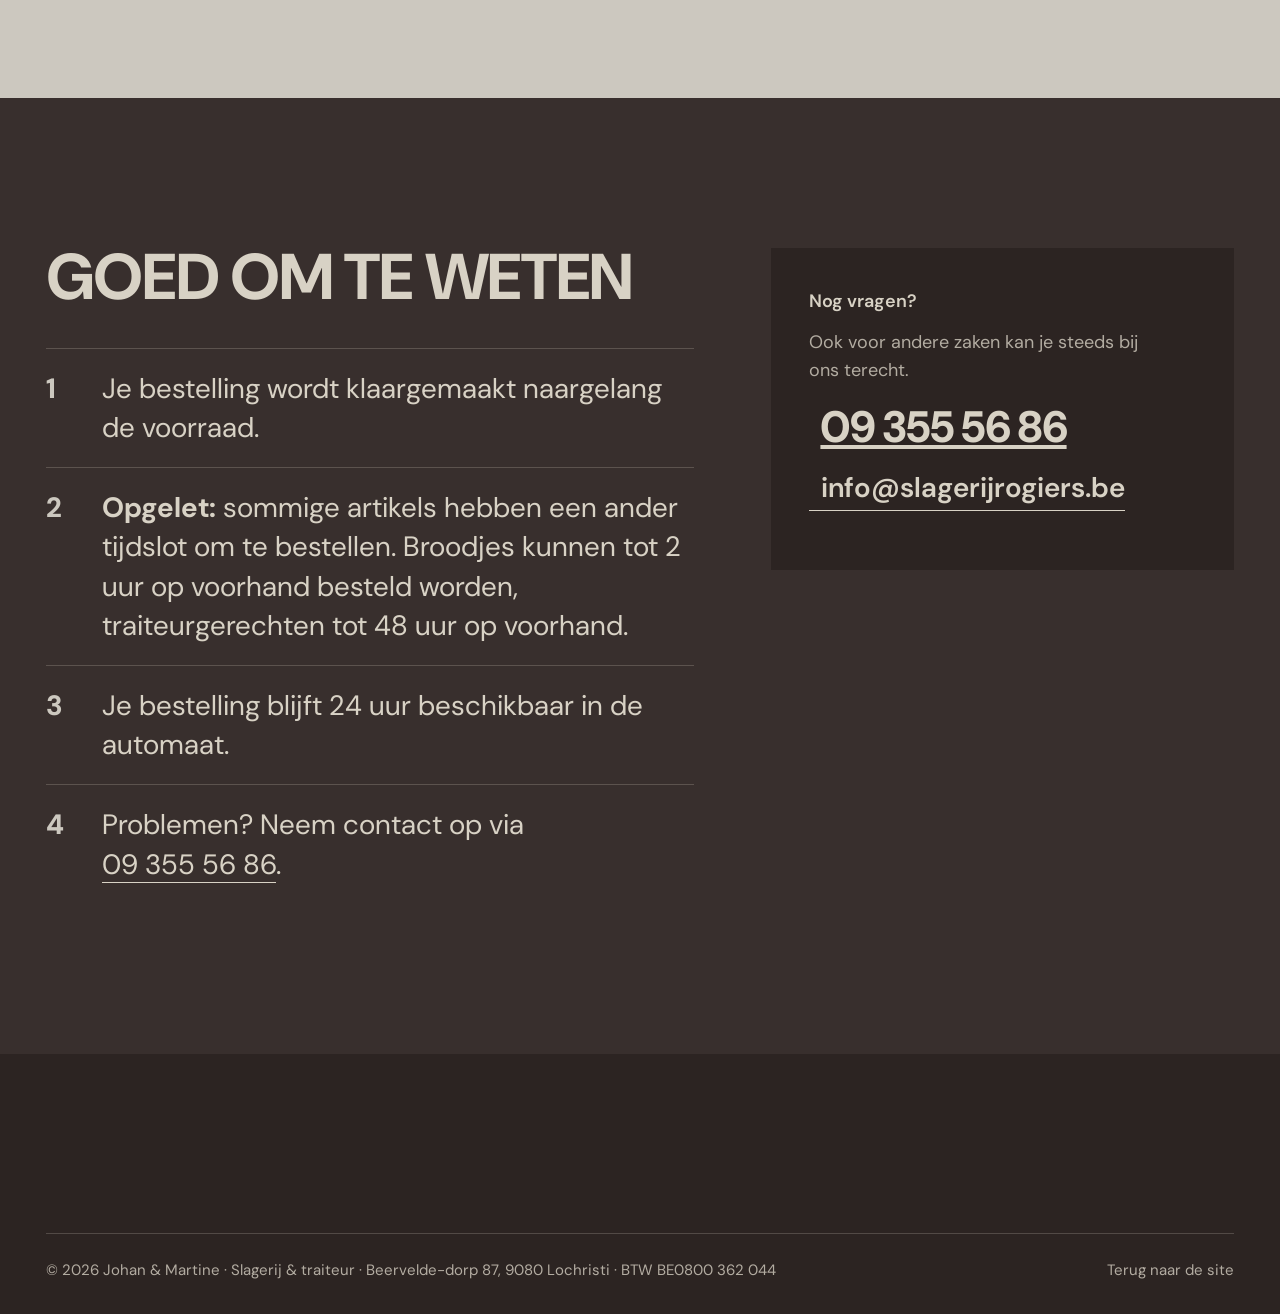
==== commit 94b28fb2: "Watermerk: LICENSE, copyright en kenmerk Co-Authored-By: Claude Opus 5.5 <noreply@anthropic.com>" ====
--- a/versbox.html
+++ b/versbox.html
@@ -2,6 +2,8 @@
 <html lang="nl-BE">
 <head>
   <meta charset="utf-8">
+  <!-- (c) 2026 Wizarts BV, wizarts.be, wzts-hlb0xmgljx -->
+  <meta name="author" content="Wizarts BV">
   <meta name="viewport" content="width=device-width, initial-scale=1">
   <title>Zo werkt de Versbox | Johan &amp; Martine</title>
   <meta name="description" content="Bestel via de webshop en haal je bestelling op wanneer het jou past, in de Versbox in de gevel van slagerij Johan & Martine in Beervelde.">
--- a/css/site.css
+++ b/css/site.css
@@ -1,3 +1,4 @@
+/* (c) 2026 Wizarts BV, wizarts.be. Alle rechten voorbehouden. wzts-hlb0xmgljx */
 /* ==========================================================================
    JOHAN & MARTINE — SITE
    Donker merkbruin als ondergrond, beige inkt, één accent: grijsbeige.
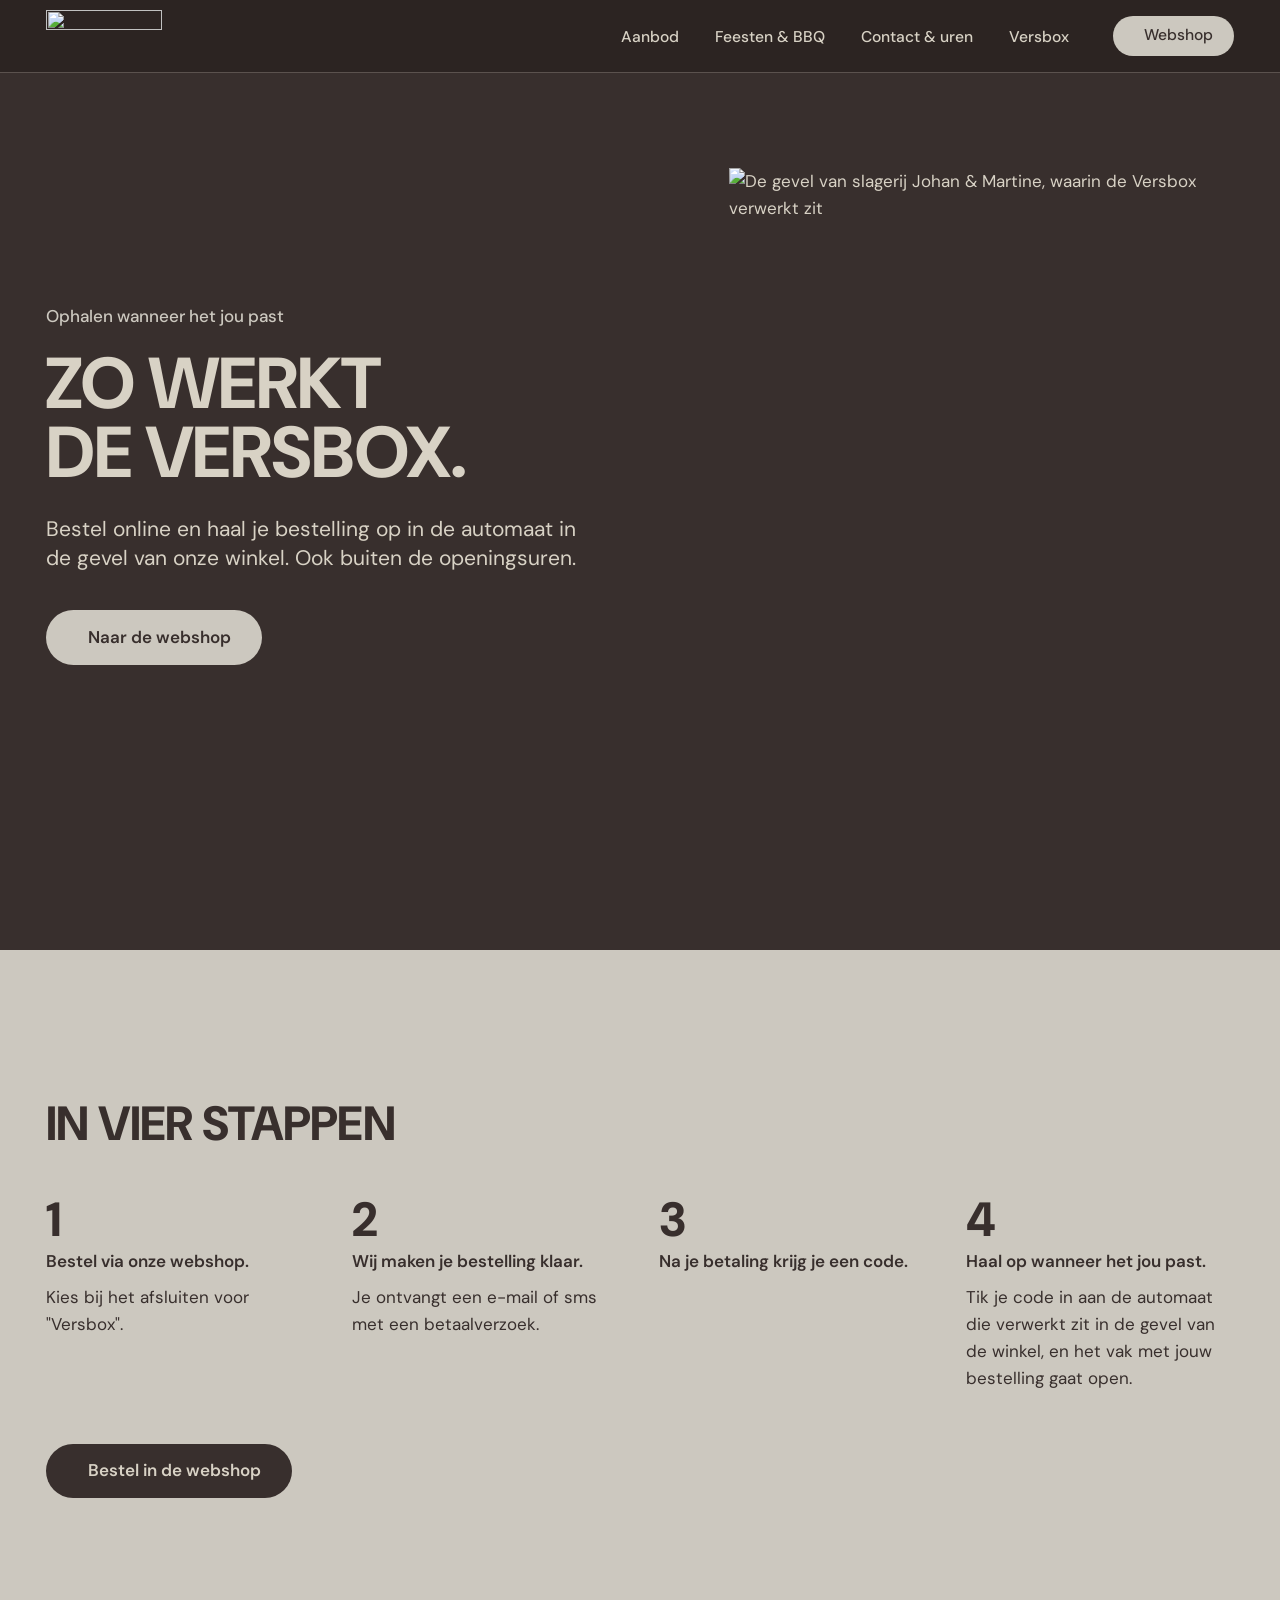
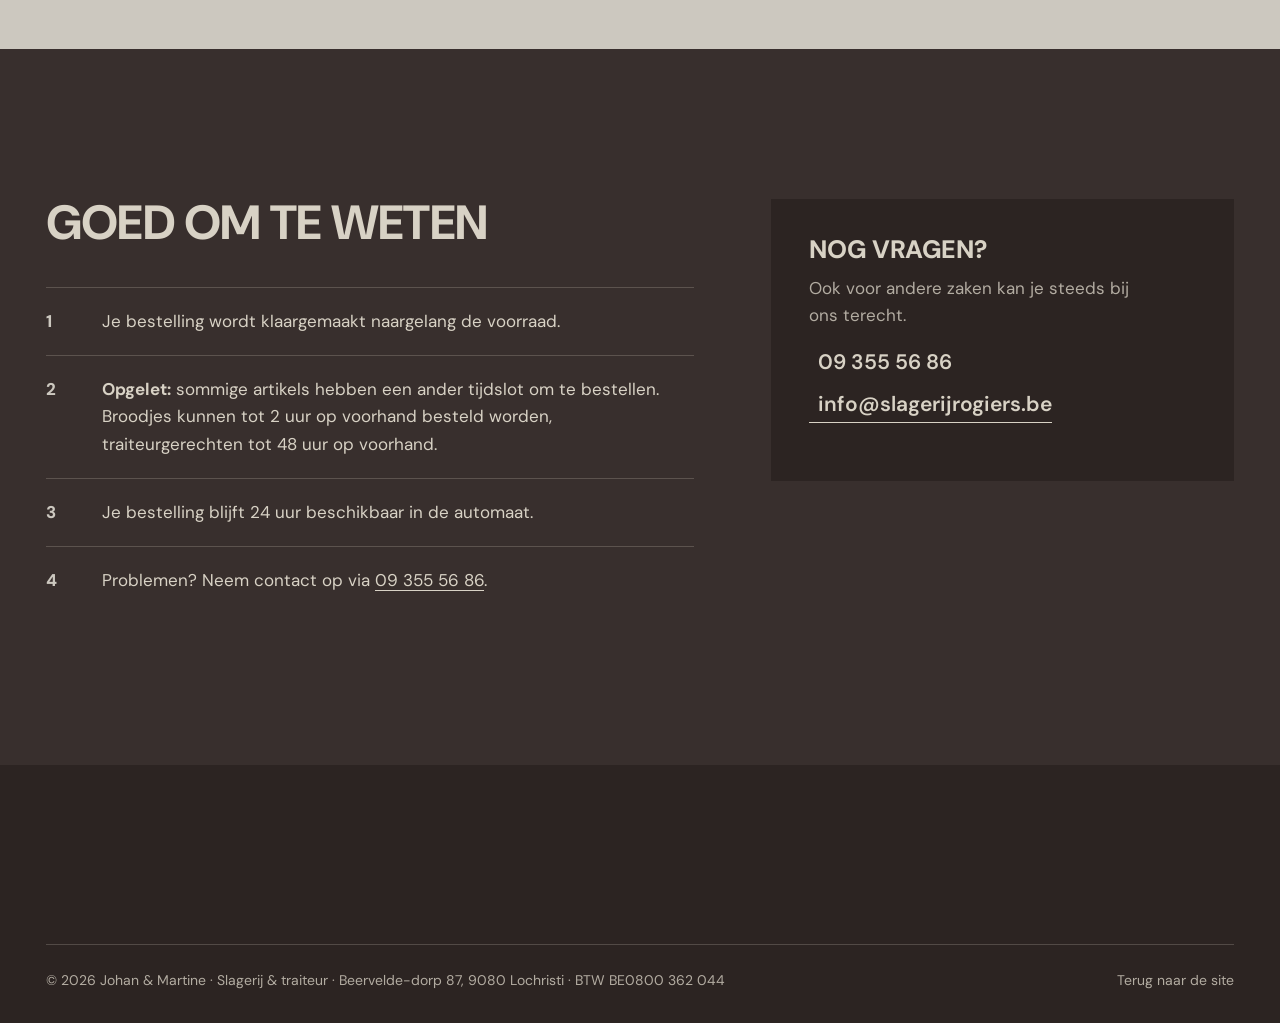
==== commit 2e8acef8: "Versbox in het hoofdmenu, naast de webshop Co-Authored-By: Claude Opus 5.5 <noreply@anthropic.com>" ====
--- a/versbox.html
+++ b/versbox.html
@@ -2,8 +2,6 @@
 <html lang="nl-BE">
 <head>
   <meta charset="utf-8">
-  <!-- (c) 2026 Wizarts BV, wizarts.be, wzts-hlb0xmgljx -->
-  <meta name="author" content="Wizarts BV">
   <meta name="viewport" content="width=device-width, initial-scale=1">
   <title>Zo werkt de Versbox | Johan &amp; Martine</title>
   <meta name="description" content="Bestel via de webshop en haal je bestelling op wanneer het jou past, in de Versbox in de gevel van slagerij Johan & Martine in Beervelde.">
@@ -34,6 +32,7 @@
           <li><a href="index.html#aanbod">Aanbod</a></li>
           <li><a href="index.html#bbq">Feesten &amp; BBQ</a></li>
           <li><a href="index.html#contact">Contact &amp; uren</a></li>
+          <li><a href="versbox.html" aria-current="page">Versbox</a></li>
           <!-- WEBSHOP: webshop.html vervangen door de link naar de externe webshop -->
           <li class="kop__shop"><a class="knop knop--hesp" href="webshop.html" data-webshop><i class="ph-light ph-shopping-bag" aria-hidden="true"></i>Webshop</a></li>
           <li class="kop__tel"><a href="tel:+3293555686"><i class="ph-light ph-phone" aria-hidden="true"></i>09 355 56 86</a></li>
--- a/css/site.css
+++ b/css/site.css
@@ -1,4 +1,3 @@
-/* (c) 2026 Wizarts BV, wizarts.be. Alle rechten voorbehouden. wzts-hlb0xmgljx */
 /* ==========================================================================
    JOHAN & MARTINE — SITE
    Donker merkbruin als ondergrond, beige inkt, één accent: grijsbeige.
@@ -22,11 +21,13 @@
   
   /* Type */
   --font: "DM Sans", system-ui, sans-serif;
-  --t-body: clamp(1rem, 0.95rem + 0.25vw, 1.125rem);
-  --t-groot: clamp(1.25rem, 1rem + 1vw, 1.75rem);
-  --t-h3: clamp(1.625rem, 1.2rem + 1.8vw, 2.75rem);
-  --t-h2: clamp(2rem, 1rem + 3.8vw, 4.5rem);
-  --t-h1: clamp(2.35rem, 0.8rem + 6.2vw, 5.75rem);
+  /* Vijf maten, niet meer. Elke tekst op de site gebruikt er één. */
+  --t-klein: 0.875rem;
+  --t-body: clamp(1rem, 0.97rem + 0.15vw, 1.0625rem);
+  --t-groot: clamp(1.125rem, 1.05rem + 0.35vw, 1.3125rem);
+  --t-h3: clamp(1.25rem, 1.1rem + 0.6vw, 1.625rem);
+  --t-h2: clamp(1.875rem, 1.35rem + 2.2vw, 3rem);
+  --t-h1: clamp(2.5rem, 1.6rem + 3.8vw, 4.5rem);
 
   /* Ruimte */
   --rand: clamp(1rem, 0.3rem + 3.2vw, 3.5rem);
@@ -78,11 +79,11 @@
 
 /* Titels: zwaar, kapitalen, krap gezet. Het uithangbord. */
 .hero__titel, .sectietitel, .familie__titel, .feest__titel, .klassiekers__titel,
-.tegel h3, .band, .stappen li::before, .bezoek__status {
+.tegel h3, .band, .stappen li::before, .bezoek__status, .bezoek__uren h3, .versbox__hulp h2 {
   font-weight: 800;
   text-transform: uppercase;
-  letter-spacing: -0.02em;
-  line-height: 0.92;
+  letter-spacing: -0.015em;
+  line-height: 1;
 }
 
 .sectietitel { font-size: var(--t-h2); }
@@ -171,15 +172,15 @@
   .kop__nav.is-open { clip-path: inset(0); visibility: visible; }
   .kop__nav ul { flex-direction: column; align-items: flex-start; gap: 0.25rem; }
   .kop__nav a {
-    font-size: clamp(2rem, 9vw, 3rem); font-weight: 800; letter-spacing: -0.02em;
+    font-size: clamp(1.75rem, 7vw, 2.25rem); font-weight: 800; letter-spacing: -0.02em;
     text-transform: uppercase; line-height: 1.05;
   }
   .kop__shop { margin: 1.75rem 0 0; }
-  .kop__nav .knop { font-size: 1.125rem; letter-spacing: 0; text-transform: none; padding: 1em 1.6em; }
+  .kop__nav .knop { font-size: 1rem; letter-spacing: 0; text-transform: none; padding: 1em 1.6em; }
   .kop__tel { display: block; margin-top: 1.25rem; }
   .kop__nav .kop__tel a {
     display: inline-flex; align-items: center; gap: 0.5rem;
-    font-size: 1.125rem; font-weight: 500; letter-spacing: 0; text-transform: none;
+    font-size: var(--t-body); font-weight: 500; letter-spacing: 0; text-transform: none;
   }
 }
 
@@ -207,10 +208,10 @@
   width: 100%; max-width: var(--breedte); margin-inline: auto;
 }
 .hero__merk {
-  color: var(--hesp); font-weight: 500; font-size: 1.0625rem; margin-bottom: 1.25rem;
+  color: var(--hesp); font-weight: 500; font-size: var(--t-body); margin-bottom: 1.25rem;
   animation: omhoog 1s var(--uit) 0.2s both;
 }
-.hero__titel { font-size: var(--t-h1); font-weight: 900; line-height: 0.88; }
+.hero__titel { font-size: var(--t-h1); line-height: 0.95; }
 .regel { display: block; overflow: hidden; padding-bottom: 0.04em; }
 .regel > span { display: block; animation: regel 1.1s var(--uit) both; }
 .regel:nth-child(1) > span { animation-delay: 0.3s; }
@@ -250,8 +251,8 @@
 .familie__tekst .groot { font-size: var(--t-groot); line-height: 1.4; color: var(--beige); }
 .familie__tekst h3 {
   margin-top: 1.5rem; color: var(--hesp);
-  font-size: clamp(1.25rem, 1rem + 1vw, 1.75rem); font-weight: 800;
-  text-transform: uppercase; letter-spacing: -0.01em; line-height: 1;
+  font-size: var(--t-h3); font-weight: 800;
+  text-transform: uppercase; letter-spacing: -0.015em; line-height: 1;
 }
 .familie__tekst strong { color: var(--beige); font-weight: 700; }
 .familie__detail {
@@ -323,7 +324,7 @@
 .woorden { display: flex; flex-wrap: wrap; gap: 0.5rem; margin-top: 1.5rem; }
 .woorden li {
   padding: 0.35rem 0.8rem; border: 1px solid var(--beige-lijn); border-radius: 999px;
-  font-size: 0.875rem;
+  font-size: var(--t-klein);
 }
 
 @media (max-width: 860px) {
@@ -344,7 +345,7 @@
 
 .band {
   display: flex; width: max-content;
-  font-size: clamp(2.75rem, 1.5rem + 5.5vw, 6.5rem);
+  font-size: var(--t-h2);
   line-height: 1;
 }
 .band__rij { display: flex; flex: none; }
@@ -358,7 +359,7 @@
 @keyframes band { to { transform: translateX(-100%); } }
 
 @media (prefers-reduced-motion: reduce) {
-  .band { width: auto; flex-wrap: wrap; padding-inline: var(--rand); font-size: clamp(2rem, 1rem + 4vw, 4rem); }
+  .band { width: auto; flex-wrap: wrap; padding-inline: var(--rand); }
   .band__rij { flex-wrap: wrap; }
   .band__rij[aria-hidden] { display: none; }
 }
@@ -391,14 +392,14 @@
 .stappen { counter-reset: stap; margin-top: clamp(2.5rem, 4vw, 3.5rem); display: grid; gap: 1.75rem; }
 .stappen li {
   counter-increment: stap;
-  display: grid; grid-template-columns: 3.5rem 1fr; column-gap: 1rem;
+  display: grid; grid-template-columns: 3rem 1fr; column-gap: 1rem;
   max-width: 34rem;
 }
 .stappen li::before {
   content: counter(stap);
-  grid-row: 1 / 3; font-size: 3.5rem; line-height: 0.85;
-}
-.stappen strong { display: block; font-weight: 600; font-size: 1.125rem; }
+  grid-row: 1 / 3; font-size: var(--t-h2); line-height: 0.85;
+}
+.stappen strong { display: block; font-weight: 600; }
 
 .aanvraag {
   grid-column: 2;
@@ -408,18 +409,16 @@
   border-top: 1.5px solid var(--bruin);
 }
 .aanvraag__titel {
-  font-weight: 800; text-transform: uppercase; letter-spacing: -0.02em;
-  font-size: 2rem; line-height: 1;
+  font-weight: 800; text-transform: uppercase; letter-spacing: -0.015em;
+  font-size: var(--t-h3); line-height: 1;
 }
 .aanvraag__tel {
-  display: inline-flex; align-items: center; gap: 0.25em;
-  margin: 1.25rem 0 1rem;
-  font-size: var(--t-h2); font-weight: 800; line-height: 1; letter-spacing: -0.03em;
-  white-space: nowrap;
-  padding-bottom: 0.1em;
+  display: inline-flex; align-items: center; gap: 0.4em;
+  margin: 1.25rem 0 0.75rem;
+  font-size: var(--t-groot); font-weight: 600; line-height: 1.3;
+  text-decoration: none; white-space: nowrap;
   transition: opacity 0.2s var(--uit);
 }
-.aanvraag__tel i { font-size: 0.8em; }
 .aanvraag__tel:hover { opacity: 0.7; }
 .aanvraag__mail {
   display: inline-flex; align-items: center; gap: 0.4em; margin-bottom: 1.25rem;
@@ -428,7 +427,7 @@
 }
 .aanvraag__mail:hover { opacity: 0.7; }
 .aanvraag__tel + .aanvraag__mail { display: flex; width: fit-content; max-width: 100%; }
-.aanvraag p { font-size: var(--t-groot); line-height: 1.4; max-width: 34rem; }
+.aanvraag p { max-width: 34rem; }
 .feest :focus-visible { outline-color: var(--bruin); }
 
 @media (max-width: 960px) {
@@ -444,18 +443,18 @@
   max-width: var(--breedte); margin-inline: auto;
   display: grid; grid-template-columns: 7fr 5fr; gap: clamp(3rem, 6vw, 6rem); align-items: center;
 }
-.versbox-blok__merk { color: var(--hesp); font-weight: 500; font-size: 1.0625rem; margin-bottom: 1.25rem; }
+.versbox-blok__merk { color: var(--hesp); font-weight: 500; font-size: var(--t-body); margin-bottom: 1.25rem; }
 .versbox-blok__tekst { max-width: 34rem; margin: 1.75rem 0 2.25rem; font-size: var(--t-groot); line-height: 1.4; }
 .versbox-blok__stappen { counter-reset: vb; display: grid; }
 .versbox-blok__stappen li {
   counter-increment: vb;
-  display: grid; grid-template-columns: 3rem 1fr; gap: 1rem; align-items: baseline;
+  display: grid; grid-template-columns: 2.5rem 1fr; gap: 1rem; align-items: baseline;
   padding: 1.1rem 0; border-top: 1px solid var(--beige-lijn); color: var(--beige-zacht);
 }
 .versbox-blok__stappen li:last-child { border-bottom: 1px solid var(--beige-lijn); }
 .versbox-blok__stappen li::before {
   content: counter(vb); color: var(--beige);
-  font-size: 2rem; font-weight: 800; line-height: 1;
+  font-size: var(--t-h3); font-weight: 800; line-height: 1;
 }
 @media (max-width: 860px) {
   .versbox-blok__raster { grid-template-columns: 1fr; }
@@ -474,8 +473,8 @@
 }
 .bezoek__status { font-size: var(--t-h3); color: var(--hesp); margin-top: 1.5rem; }
 .gegevens { display: grid; gap: 1rem; margin: 2.5rem 0 2.75rem; }
-.gegevens li { display: flex; gap: 0.9rem; align-items: flex-start; font-size: var(--t-groot); line-height: 1.3; }
-.gegevens i { font-size: 1.5rem; color: var(--hesp); margin-top: 0.1rem; }
+.gegevens li { display: flex; gap: 0.9rem; align-items: flex-start; line-height: 1.4; }
+.gegevens i { font-size: 1.25rem; color: var(--hesp); margin-top: 0.1rem; }
 .gegevens a { text-decoration: none; background: linear-gradient(currentColor, currentColor) 0 100% / 100% 1px no-repeat; }
 .gegevens a:hover { color: var(--licht); }
 
@@ -493,7 +492,7 @@
   background: var(--bruin-diep);
   padding: clamp(1.75rem, 3vw, 2.5rem);
 }
-.bezoek__uren h3 { font-size: 1.125rem; font-weight: 600; margin-bottom: 1.25rem; }
+.bezoek__uren h3 { font-size: var(--t-h3); margin-bottom: 1.25rem; }
 .uren { display: grid; gap: 0.2rem; }
 .uren > div {
   display: flex; justify-content: space-between; gap: 1rem;
@@ -530,28 +529,26 @@
 }
 .voet__blok { display: flex; flex-direction: column; align-items: flex-start; gap: 0.5rem; }
 .voet__blok h2 {
-  font-size: 0.8125rem; font-weight: 600; text-transform: uppercase; letter-spacing: 0.08em;
+  font-size: var(--t-klein); font-weight: 600; text-transform: uppercase; letter-spacing: 0.08em;
   color: var(--hesp); margin-bottom: 0.5rem;
 }
 .voet__blok a { text-decoration: none; transition: color 0.2s var(--uit); }
 .voet__blok a:hover { color: var(--licht); }
-.voet__tel { font-size: var(--t-groot); font-weight: 800; letter-spacing: -0.02em; }
-.voet__uren { display: grid; grid-template-columns: auto auto; gap: 0.35rem 1.5rem; white-space: nowrap; }
+.voet__uren { display: grid; grid-template-columns: auto auto; gap: 0.5rem 1.5rem; white-space: nowrap; }
 .voet__uren div { display: contents; }
 .voet__uren dt { color: var(--beige-zacht); }
 .voet__uren .is-dicht dd { color: var(--beige-zacht); }
 .voet__blok a[href^="mailto"] { overflow-wrap: anywhere; }
-.voet__mail { font-size: 1.125rem; font-weight: 600; }
 .voet__fb { display: inline-flex; align-items: center; gap: 0.4em; }
-.voet__fb i { font-size: 1.25em; }
+.voet__fb i { font-size: 1.15em; }
 .voet__merk { display: grid; gap: 1.25rem; align-content: start; }
-.voet__logo { width: clamp(9rem, 12vw, 12rem); }
+.voet__logo { width: 9rem; }
 .voet__merk p { max-width: 17rem; color: var(--beige-zacht); }
 .voet__meta {
   max-width: var(--breedte); margin: clamp(3rem, 6vw, 5rem) auto 0;
   display: flex; flex-wrap: wrap; justify-content: space-between; gap: 0.75rem 2rem;
   padding-top: 1.5rem; border-top: 1px solid var(--beige-lijn);
-  font-size: 0.9375rem; color: var(--beige-zacht);
+  font-size: var(--t-klein); color: var(--beige-zacht);
 }
 .voet__meta a { text-decoration: none; display: inline-flex; align-items: center; gap: 0.35em; }
 .voet__meta a:hover { color: var(--licht); }
@@ -618,9 +615,9 @@
 .binnenkort__logo { width: clamp(9rem, 6rem + 10vw, 14rem); margin-bottom: 1rem; }
 .binnenkort__titel {
   font-size: var(--t-h1); font-weight: 800; text-transform: uppercase;
-  letter-spacing: -0.02em; line-height: 0.92;
-}
-.binnenkort p { max-width: 32rem; color: var(--beige-zacht); font-size: var(--t-groot); }
+  letter-spacing: -0.015em; line-height: 1;
+}
+.binnenkort p { max-width: 32rem; color: var(--beige-zacht); }
 .binnenkort__knoppen { display: flex; flex-wrap: wrap; justify-content: center; gap: 0.75rem; margin-top: 0.5rem; }
 
 /* ---------- Versbox ---------- */
@@ -631,7 +628,7 @@
   box-sizing: content-box;
 }
 .versbox__kop > *, .versbox__info > * { min-width: 0; }
-.versbox__titel { font-size: var(--t-h1); font-weight: 900; text-transform: uppercase; letter-spacing: -0.02em; line-height: 0.88; }
+.versbox__titel { font-size: var(--t-h1); font-weight: 800; text-transform: uppercase; letter-spacing: -0.015em; line-height: 0.95; }
 .versbox__kop .hero__tekst { animation: none; }
 .versbox__foto img { width: 100%; aspect-ratio: 4 / 5; object-fit: cover; }
 
@@ -639,7 +636,7 @@
 .versbox__stappen > * { max-width: var(--breedte); margin-inline: auto; }
 .versbox__stappen .stappen { grid-template-columns: repeat(auto-fit, minmax(15rem, 1fr)); gap: 2.5rem clamp(1.5rem, 3vw, 3rem); }
 .versbox__stappen .stappen li { grid-template-columns: 1fr; align-content: start; row-gap: 0.5rem; }
-.versbox__stappen .stappen li::before { grid-row: auto; font-size: clamp(3.5rem, 2rem + 4vw, 5.5rem); }
+.versbox__stappen .stappen li::before { grid-row: auto; }
 .versbox__stappen .knop { margin-top: clamp(2.5rem, 4vw, 3.5rem); }
 .versbox__stappen :focus-visible { outline-color: var(--bruin); }
 
@@ -653,16 +650,14 @@
   counter-increment: weetje;
   display: grid; grid-template-columns: 2.5rem 1fr; gap: 1rem;
   padding: 1.25rem 0; border-top: 1px solid var(--beige-lijn);
-  font-size: var(--t-groot); line-height: 1.4;
 }
 .weetjes li::before { content: counter(weetje); font-weight: 800; color: var(--hesp); }
 .weetjes strong { font-weight: 700; }
 .weetjes a { text-decoration: none; background: linear-gradient(currentColor, currentColor) 0 100% / 100% 1px no-repeat; white-space: nowrap; }
 
 .versbox__hulp { background: var(--bruin-diep); padding: clamp(1.75rem, 3vw, 2.5rem); }
-.versbox__hulp h2 { font-size: 1.125rem; font-weight: 600; }
+.versbox__hulp h2 { font-size: var(--t-h3); }
 .versbox__hulp p { margin-top: 0.75rem; color: var(--beige-zacht); }
-.versbox__hulp .aanvraag__tel { font-size: clamp(2rem, 1.5rem + 2vw, 2.75rem); margin: 1.25rem 0 0.75rem; }
 
 @media (max-width: 860px) {
   .versbox__kop, .versbox__info { grid-template-columns: 1fr; }
